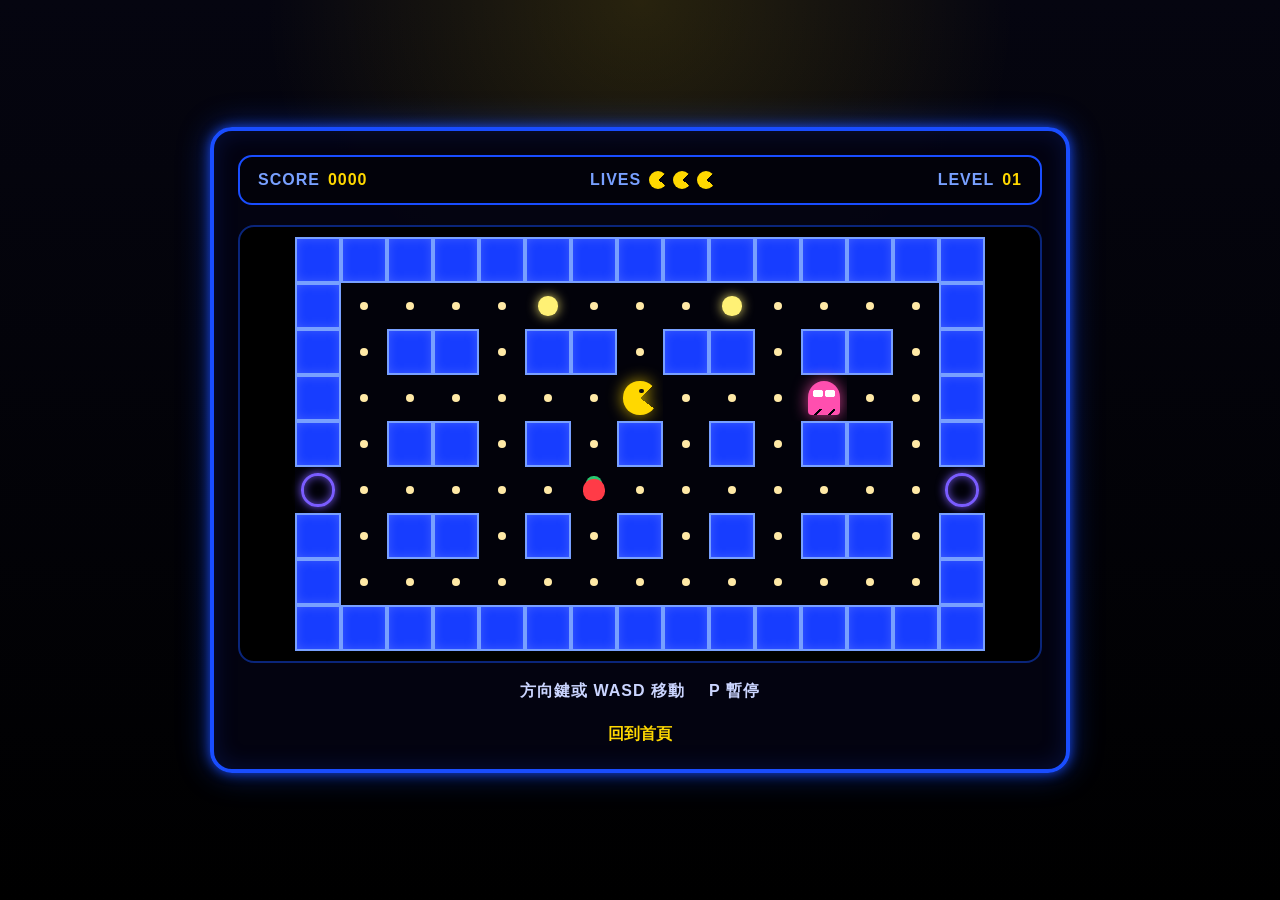
==== game.html @ de55e309 "feat: build static game screen" ====
<!doctype html>
<html lang="zh-Hant">
  <head>
    <meta charset="UTF-8" />

    <meta name="viewport" content="width=device-width, initial-scale=1.0" />

    <meta
      name="description"
      content="Pac-Man Adventure 的遊戲主畫面靜態版"
    />

    <title>Pac-Man Adventure - Game</title>

    <link rel="stylesheet" href="./css/style.css" />
  </head>

  <body>
    <main class="game-screen">
      <section class="game-board-panel" aria-label="Pac-Man Adventure 遊戲主畫面">
        <header class="game-hud">
          <div class="hud-item">
            <span class="hud-label">Score</span>
            <span class="hud-value">0000</span>
          </div>

          <div class="hud-item">
            <span class="hud-label">Lives</span>
            <span class="life-list" aria-label="三條生命">
              <span class="life-dot"></span>
              <span class="life-dot"></span>
              <span class="life-dot"></span>
            </span>
          </div>

          <div class="hud-item">
            <span class="hud-label">Level</span>
            <span class="hud-value">01</span>
          </div>
        </header>

        <div class="maze-wrap">
          <div class="maze-grid" aria-label="第一關示範迷宮">
            <div class="maze-cell wall"></div>
            <div class="maze-cell wall"></div>
            <div class="maze-cell wall"></div>
            <div class="maze-cell wall"></div>
            <div class="maze-cell wall"></div>
            <div class="maze-cell wall"></div>
            <div class="maze-cell wall"></div>
            <div class="maze-cell wall"></div>
            <div class="maze-cell wall"></div>
            <div class="maze-cell wall"></div>
            <div class="maze-cell wall"></div>
            <div class="maze-cell wall"></div>
            <div class="maze-cell wall"></div>
            <div class="maze-cell wall"></div>
            <div class="maze-cell wall"></div>

            <div class="maze-cell wall"></div>
            <div class="maze-cell pellet"></div>
            <div class="maze-cell pellet"></div>
            <div class="maze-cell pellet"></div>
            <div class="maze-cell pellet"></div>
            <div class="maze-cell power-pellet"></div>
            <div class="maze-cell pellet"></div>
            <div class="maze-cell pellet"></div>
            <div class="maze-cell pellet"></div>
            <div class="maze-cell power-pellet"></div>
            <div class="maze-cell pellet"></div>
            <div class="maze-cell pellet"></div>
            <div class="maze-cell pellet"></div>
            <div class="maze-cell pellet"></div>
            <div class="maze-cell wall"></div>

            <div class="maze-cell wall"></div>
            <div class="maze-cell pellet"></div>
            <div class="maze-cell wall"></div>
            <div class="maze-cell wall"></div>
            <div class="maze-cell pellet"></div>
            <div class="maze-cell wall"></div>
            <div class="maze-cell wall"></div>
            <div class="maze-cell pellet"></div>
            <div class="maze-cell wall"></div>
            <div class="maze-cell wall"></div>
            <div class="maze-cell pellet"></div>
            <div class="maze-cell wall"></div>
            <div class="maze-cell wall"></div>
            <div class="maze-cell pellet"></div>
            <div class="maze-cell wall"></div>

            <div class="maze-cell wall"></div>
            <div class="maze-cell pellet"></div>
            <div class="maze-cell pellet"></div>
            <div class="maze-cell pellet"></div>
            <div class="maze-cell pellet"></div>
            <div class="maze-cell pellet"></div>
            <div class="maze-cell pellet"></div>
            <div class="maze-cell pacman-cell">
              <span class="maze-pacman" aria-label="Pac-Man"></span>
            </div>
            <div class="maze-cell pellet"></div>
            <div class="maze-cell pellet"></div>
            <div class="maze-cell pellet"></div>
            <div class="maze-cell ghost-cell">
              <span class="maze-ghost" aria-label="鬼魂"></span>
            </div>
            <div class="maze-cell pellet"></div>
            <div class="maze-cell pellet"></div>
            <div class="maze-cell wall"></div>

            <div class="maze-cell wall"></div>
            <div class="maze-cell pellet"></div>
            <div class="maze-cell wall"></div>
            <div class="maze-cell wall"></div>
            <div class="maze-cell pellet"></div>
            <div class="maze-cell wall"></div>
            <div class="maze-cell pellet"></div>
            <div class="maze-cell wall"></div>
            <div class="maze-cell pellet"></div>
            <div class="maze-cell wall"></div>
            <div class="maze-cell pellet"></div>
            <div class="maze-cell wall"></div>
            <div class="maze-cell wall"></div>
            <div class="maze-cell pellet"></div>
            <div class="maze-cell wall"></div>

            <div class="maze-cell portal"></div>
            <div class="maze-cell pellet"></div>
            <div class="maze-cell pellet"></div>
            <div class="maze-cell pellet"></div>
            <div class="maze-cell pellet"></div>
            <div class="maze-cell pellet"></div>
            <div class="maze-cell fruit"></div>
            <div class="maze-cell pellet"></div>
            <div class="maze-cell pellet"></div>
            <div class="maze-cell pellet"></div>
            <div class="maze-cell pellet"></div>
            <div class="maze-cell pellet"></div>
            <div class="maze-cell pellet"></div>
            <div class="maze-cell pellet"></div>
            <div class="maze-cell portal"></div>

            <div class="maze-cell wall"></div>
            <div class="maze-cell pellet"></div>
            <div class="maze-cell wall"></div>
            <div class="maze-cell wall"></div>
            <div class="maze-cell pellet"></div>
            <div class="maze-cell wall"></div>
            <div class="maze-cell pellet"></div>
            <div class="maze-cell wall"></div>
            <div class="maze-cell pellet"></div>
            <div class="maze-cell wall"></div>
            <div class="maze-cell pellet"></div>
            <div class="maze-cell wall"></div>
            <div class="maze-cell wall"></div>
            <div class="maze-cell pellet"></div>
            <div class="maze-cell wall"></div>

            <div class="maze-cell wall"></div>
            <div class="maze-cell pellet"></div>
            <div class="maze-cell pellet"></div>
            <div class="maze-cell pellet"></div>
            <div class="maze-cell pellet"></div>
            <div class="maze-cell pellet"></div>
            <div class="maze-cell pellet"></div>
            <div class="maze-cell pellet"></div>
            <div class="maze-cell pellet"></div>
            <div class="maze-cell pellet"></div>
            <div class="maze-cell pellet"></div>
            <div class="maze-cell pellet"></div>
            <div class="maze-cell pellet"></div>
            <div class="maze-cell pellet"></div>
            <div class="maze-cell wall"></div>

            <div class="maze-cell wall"></div>
            <div class="maze-cell wall"></div>
            <div class="maze-cell wall"></div>
            <div class="maze-cell wall"></div>
            <div class="maze-cell wall"></div>
            <div class="maze-cell wall"></div>
            <div class="maze-cell wall"></div>
            <div class="maze-cell wall"></div>
            <div class="maze-cell wall"></div>
            <div class="maze-cell wall"></div>
            <div class="maze-cell wall"></div>
            <div class="maze-cell wall"></div>
            <div class="maze-cell wall"></div>
            <div class="maze-cell wall"></div>
            <div class="maze-cell wall"></div>
          </div>
        </div>

        <footer class="game-controls">
          <p>方向鍵或 WASD 移動</p>
          <p>P 暫停</p>
        </footer>

        <a class="home-link" href="./index.html">回到首頁</a>
      </section>
    </main>
  </body>
</html>
---- css/style.css ----
/* ========================================
   基本設定
======================================== */

*,
*::before,
*::after {
  box-sizing: border-box;
}

html {
  font-family: Arial, "Noto Sans TC", sans-serif;
}

body {
  margin: 0;
  min-height: 100vh;
  background-color: #050510;
  color: #ffffff;
}

/* ========================================
   開始畫面
======================================== */

.start-screen {
  min-height: 100vh;

  display: flex;
  justify-content: center;
  align-items: center;

  padding: 24px;

  background-image:
    radial-gradient(circle at center, rgba(25, 45, 120, 0.35), transparent 60%),
    linear-gradient(#050510, #000000);
}

/* ========================================
   遊戲面板
======================================== */

.start-panel {
  width: 100%;
  max-width: 680px;

  padding: 56px 32px;

  text-align: center;

  background-color: rgba(5, 5, 20, 0.9);

  border: 4px solid #194dff;
  border-radius: 24px;

  box-shadow:
    0 0 12px rgba(25, 77, 255, 0.9),
    0 0 36px rgba(25, 77, 255, 0.5),
    inset 0 0 24px rgba(25, 77, 255, 0.2);
}

.game-label {
  margin: 0 0 16px;

  color: #78a0ff;

  font-size: 14px;
  letter-spacing: 4px;
  text-transform: uppercase;
}

/* ========================================
   標題
======================================== */

.game-title {
  margin: 0;

  color: #ffd800;

  font-size: clamp(42px, 10vw, 88px);
  line-height: 0.9;
  letter-spacing: 4px;

  text-shadow:
    4px 4px 0 #ff8a00,
    8px 8px 0 #b52800;
}

.game-title span {
  display: block;
}

.game-title-sub {
  margin-top: 20px;

  color: #ffffff;

  font-size: 0.38em;
  letter-spacing: 10px;

  text-shadow:
    2px 2px 0 #194dff,
    4px 4px 0 #0a257a;
}

/* ========================================
   CSS Pac-Man
======================================== */

.pacman-logo {
  position: relative;

  width: 112px;
  height: 112px;

  margin: 48px auto;

  border-radius: 50%;

  background-image: conic-gradient(
    from 45deg,
    transparent 0deg 90deg,
    #ffd800 90deg 360deg
  );

  filter: drop-shadow(0 0 14px rgba(255, 216, 0, 0.75));

  animation: pacman-mouth 0.45s infinite alternate;
}

/* Pac-Man 的眼睛 */

.pacman-logo::after {
  content: "";

  position: absolute;
  top: 22px;
  left: 50px;

  width: 12px;
  height: 12px;

  background-color: #111111;
  border-radius: 50%;
}

/* ========================================
   開始按鈕
======================================== */

.start-button {
  display: inline-block;
  min-width: 240px;

  padding: 16px 28px;

  color: #050510;
  background-color: #ffd800;

  border: 0;
  border-radius: 999px;

  font: inherit;
  font-size: 20px;
  font-weight: 700;
  letter-spacing: 3px;
  text-transform: uppercase;
  text-decoration: none;

  cursor: pointer;

  box-shadow:
    0 7px 0 #c48600,
    0 0 20px rgba(255, 216, 0, 0.5);

  transition:
    transform 0.15s,
    box-shadow 0.15s,
    background-color 0.15s;
}

.start-button:hover {
  background-color: #fff175;

  transform: translateY(-2px);

  box-shadow:
    0 9px 0 #c48600,
    0 0 30px rgba(255, 216, 0, 0.8);
}

.start-button:active {
  transform: translateY(6px);

  box-shadow:
    0 1px 0 #c48600,
    0 0 12px rgba(255, 216, 0, 0.6);
}

.start-button:focus-visible {
  outline: 4px solid #ffffff;
  outline-offset: 6px;
}

/* ========================================
   操作說明
======================================== */

.instructions {
  margin-top: 36px;

  color: #cbd5ff;

  font-size: 16px;
  line-height: 1.8;
}

.instructions p {
  margin: 4px 0;
}

.version {
  margin: 40px 0 0;

  color: #70789e;

  font-size: 12px;
  letter-spacing: 2px;
}

/* ========================================
   遊戲主畫面
======================================== */

.game-screen {
  min-height: 100vh;

  display: flex;
  justify-content: center;
  align-items: center;

  padding: 24px;
  overflow-x: hidden;

  background-image:
    radial-gradient(circle at top, rgba(255, 216, 0, 0.14), transparent 34%),
    linear-gradient(#050510, #000000);
}

.game-board-panel {
  width: min(100%, 860px);

  padding: 24px;

  border: 4px solid #194dff;
  border-radius: 22px;

  background-color: rgba(4, 4, 18, 0.94);

  box-shadow:
    0 0 12px rgba(25, 77, 255, 0.85),
    0 0 32px rgba(25, 77, 255, 0.42),
    inset 0 0 24px rgba(25, 77, 255, 0.18);
}

/* ========================================
   遊戲 HUD
======================================== */

.game-hud {
  display: flex;
  justify-content: space-between;
  align-items: center;
  gap: 12px;

  padding: 14px 18px;
  margin-bottom: 20px;

  border: 2px solid #194dff;
  border-radius: 14px;

  background-color: #02020a;
}

.hud-item {
  display: flex;
  align-items: center;
  gap: 8px;

  min-width: 0;

  color: #ffffff;
  font-weight: 700;
  letter-spacing: 1px;
}

.hud-label {
  color: #78a0ff;
  text-transform: uppercase;
}

.hud-value {
  color: #ffd800;
}

.life-list {
  display: flex;
  gap: 6px;
}

.life-dot {
  width: 18px;
  height: 18px;

  border-radius: 50%;

  background-image: conic-gradient(
    from 45deg,
    transparent 0deg 80deg,
    #ffd800 80deg 360deg
  );
}

/* ========================================
   迷宮區域
======================================== */

.maze-wrap {
  width: 100%;
  overflow: hidden;

  padding: 10px;

  border: 2px solid #0a257a;
  border-radius: 16px;

  background-color: #000000;
}

.maze-grid {
  width: min(100%, 690px);
  display: grid;
  grid-template-columns: repeat(15, minmax(0, 1fr));
  justify-content: center;

  max-width: 100%;
  margin: 0 auto;
}

.maze-cell {
  position: relative;

  display: flex;
  justify-content: center;
  align-items: center;

  aspect-ratio: 1;
  min-width: 0;
  min-height: 0;

  background-color: #02020a;
}

.maze-cell.wall {
  background-color: #173dff;

  box-shadow:
    inset 0 0 0 2px #78a0ff,
    inset 0 0 12px rgba(255, 255, 255, 0.22);
}

.maze-cell.pellet::after {
  content: "";

  width: 18%;
  height: 18%;

  border-radius: 50%;

  background-color: #ffe9a6;
}

.maze-cell.power-pellet::after {
  content: "";

  width: 42%;
  height: 42%;

  border-radius: 50%;

  background-color: #fff175;

  box-shadow: 0 0 12px rgba(255, 241, 117, 0.9);
}

.maze-cell.fruit::after {
  content: "";

  width: 46%;
  height: 46%;

  border-radius: 50% 50% 46% 46%;

  background-color: #ff3b47;

  box-shadow: 0 -6px 0 -3px #28c76f;
}

.maze-cell.portal {
  background-color: #02020a;
}

.maze-cell.portal::after {
  content: "";

  width: 72%;
  height: 72%;

  border: 3px solid #7a5cff;
  border-radius: 50%;

  box-shadow:
    0 0 10px rgba(122, 92, 255, 0.95),
    inset 0 0 10px rgba(122, 92, 255, 0.75);
}

/* ========================================
   迷宮角色
======================================== */

.maze-pacman {
  position: relative;

  width: 72%;
  height: 72%;

  border-radius: 50%;

  background-image: conic-gradient(
    from 45deg,
    transparent 0deg 82deg,
    #ffd800 82deg 360deg
  );

  filter: drop-shadow(0 0 8px rgba(255, 216, 0, 0.75));
}

.maze-pacman::after {
  content: "";

  position: absolute;
  top: 22%;
  left: 48%;

  width: 13%;
  height: 13%;

  border-radius: 50%;

  background-color: #111111;
}

.maze-ghost {
  position: relative;

  width: 70%;
  height: 72%;

  border-radius: 50% 50% 12% 12%;

  background-color: #ff4faf;

  filter: drop-shadow(0 0 8px rgba(255, 79, 175, 0.8));
}

.maze-ghost::before {
  content: "";

  position: absolute;
  inset: 26% 14% auto;

  height: 22%;

  background-image:
    radial-gradient(circle at 25% center, #ffffff 0 28%, transparent 30%),
    radial-gradient(circle at 75% center, #ffffff 0 28%, transparent 30%);
}

.maze-ghost::after {
  content: "";

  position: absolute;
  right: 17%;
  bottom: 0;
  left: 17%;

  height: 18%;

  background-image: linear-gradient(
    135deg,
    transparent 0 33%,
    #02020a 33% 47%,
    transparent 47% 100%
  );
  background-size: 14px 100%;
}

/* ========================================
   遊戲提示與導覽
======================================== */

.game-controls {
  display: flex;
  justify-content: center;
  gap: 24px;

  margin-top: 18px;

  color: #cbd5ff;
  font-weight: 700;
  letter-spacing: 1px;
}

.game-controls p {
  margin: 0;
}

.home-link {
  display: block;
  width: fit-content;

  margin: 22px auto 0;

  color: #ffd800;
  font-weight: 700;
  text-decoration: none;
}

.home-link:hover,
.home-link:focus-visible {
  color: #fff175;
  text-decoration: underline;
}

/* ========================================
   動畫
======================================== */

@keyframes pacman-mouth {
  from {
    clip-path: polygon(
      50% 50%,
      100% 15%,
      100% 0,
      0 0,
      0 100%,
      100% 100%,
      100% 85%
    );
  }

  to {
    clip-path: polygon(
      50% 50%,
      100% 42%,
      100% 0,
      0 0,
      0 100%,
      100% 100%,
      100% 58%
    );
  }
}

/* ========================================
   手機版
======================================== */

@media (max-width: 576px) {
  .start-screen {
    padding: 16px;
  }

  .start-panel {
    padding: 40px 20px;

    border-width: 3px;
    border-radius: 18px;
  }

  .game-title-sub {
    letter-spacing: 5px;
  }

  .pacman-logo {
    width: 88px;
    height: 88px;

    margin: 36px auto;
  }

  .pacman-logo::after {
    top: 18px;
    left: 40px;

    width: 10px;
    height: 10px;
  }

  .start-button {
    min-width: 200px;

    padding: 14px 20px;

    font-size: 17px;
  }

  .game-screen {
    align-items: flex-start;

    padding: 14px;
  }

  .game-board-panel {
    padding: 14px;

    border-width: 3px;
    border-radius: 18px;
  }

  .game-hud {
    flex-wrap: wrap;
    justify-content: center;

    padding: 12px;

    font-size: 14px;
  }

  .maze-wrap {
    padding: 6px;
  }

  .game-controls {
    flex-direction: column;
    gap: 6px;

    text-align: center;
    font-size: 14px;
  }
}

/* 使用者偏好減少動畫時，停止嘴巴動畫 */

@media (prefers-reduced-motion: reduce) {
  .pacman-logo {
    animation: none;
  }

  .start-button {
    transition: none;
  }
}
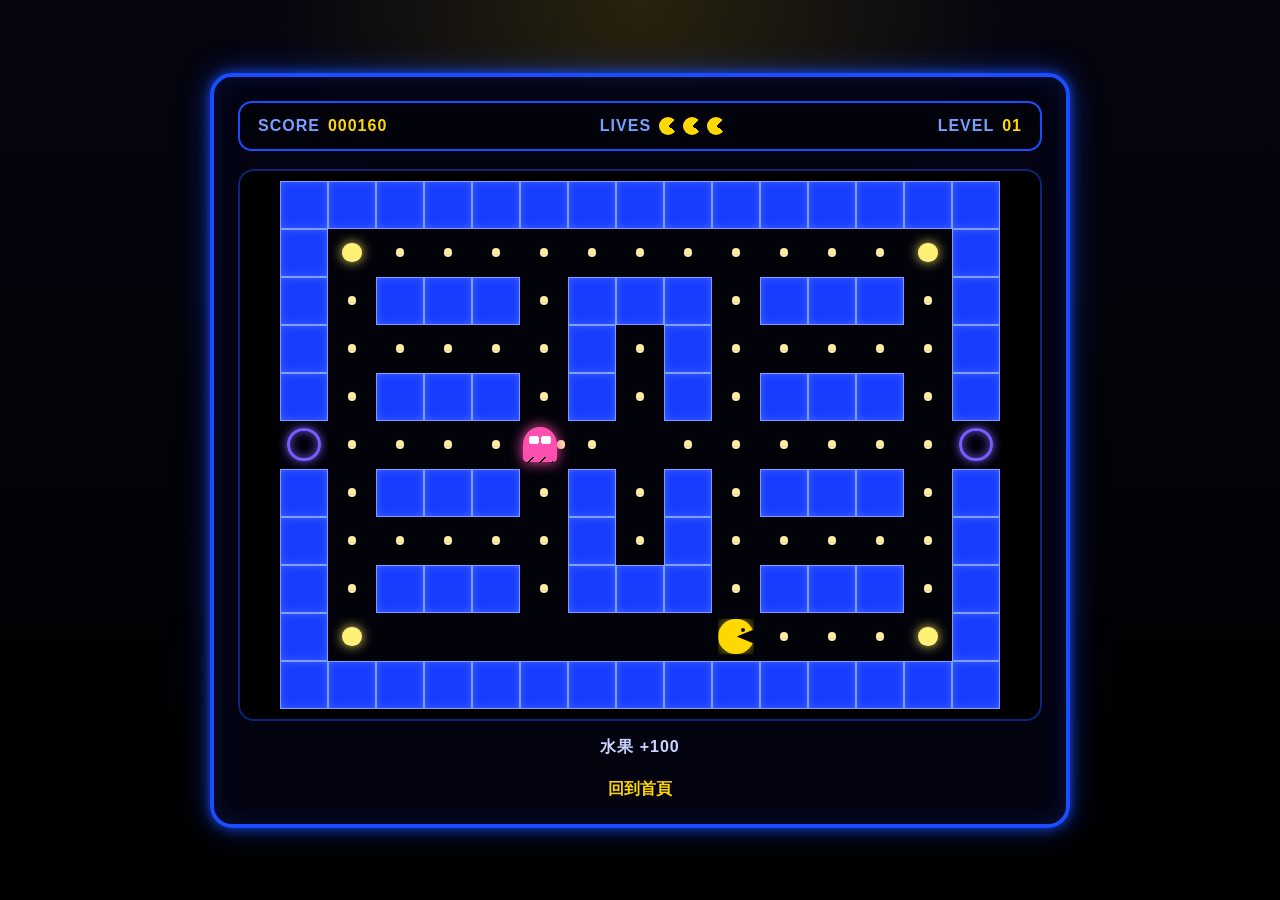
==== commit fca72961: "feat: stabilize playable game" ====
--- a/game.html
+++ b/game.html
@@ -2,202 +2,103 @@
 <html lang="zh-Hant">
   <head>
     <meta charset="UTF-8" />
-
     <meta name="viewport" content="width=device-width, initial-scale=1.0" />
-
     <meta
       name="description"
-      content="Pac-Man Adventure 的遊戲主畫面靜態版"
+      content="使用原生 HTML、CSS 與 JavaScript 製作的 Pac-Man Adventure 遊戲"
     />
-
     <title>Pac-Man Adventure - Game</title>
-
+    <link rel="icon" href="data:," />
     <link rel="stylesheet" href="./css/style.css" />
   </head>
 
   <body>
     <main class="game-screen">
       <section class="game-board-panel" aria-label="Pac-Man Adventure 遊戲主畫面">
-        <header class="game-hud">
+        <header class="game-hud" aria-label="遊戲資訊">
           <div class="hud-item">
             <span class="hud-label">Score</span>
-            <span class="hud-value">0000</span>
+            <span id="scoreValue" class="hud-value">000000</span>
           </div>
 
           <div class="hud-item">
             <span class="hud-label">Lives</span>
-            <span class="life-list" aria-label="三條生命">
-              <span class="life-dot"></span>
-              <span class="life-dot"></span>
-              <span class="life-dot"></span>
-            </span>
+            <span id="livesValue" class="life-list" aria-label="剩餘三條生命"></span>
           </div>
 
           <div class="hud-item">
             <span class="hud-label">Level</span>
-            <span class="hud-value">01</span>
+            <span id="levelValue" class="hud-value">01</span>
           </div>
         </header>
 
         <div class="maze-wrap">
-          <div class="maze-grid" aria-label="第一關示範迷宮">
-            <div class="maze-cell wall"></div>
-            <div class="maze-cell wall"></div>
-            <div class="maze-cell wall"></div>
-            <div class="maze-cell wall"></div>
-            <div class="maze-cell wall"></div>
-            <div class="maze-cell wall"></div>
-            <div class="maze-cell wall"></div>
-            <div class="maze-cell wall"></div>
-            <div class="maze-cell wall"></div>
-            <div class="maze-cell wall"></div>
-            <div class="maze-cell wall"></div>
-            <div class="maze-cell wall"></div>
-            <div class="maze-cell wall"></div>
-            <div class="maze-cell wall"></div>
-            <div class="maze-cell wall"></div>
+          <div
+            id="mazeGrid"
+            class="maze-grid"
+            role="grid"
+            aria-label="Pac-Man 迷宮"
+          ></div>
 
-            <div class="maze-cell wall"></div>
-            <div class="maze-cell pellet"></div>
-            <div class="maze-cell pellet"></div>
-            <div class="maze-cell pellet"></div>
-            <div class="maze-cell pellet"></div>
-            <div class="maze-cell power-pellet"></div>
-            <div class="maze-cell pellet"></div>
-            <div class="maze-cell pellet"></div>
-            <div class="maze-cell pellet"></div>
-            <div class="maze-cell power-pellet"></div>
-            <div class="maze-cell pellet"></div>
-            <div class="maze-cell pellet"></div>
-            <div class="maze-cell pellet"></div>
-            <div class="maze-cell pellet"></div>
-            <div class="maze-cell wall"></div>
+          <section id="statusOverlay" class="status-overlay" aria-live="polite" hidden>
+            <div class="status-card">
+              <h1 id="statusTitle">PAUSED</h1>
+              <p id="statusMessage"></p>
 
-            <div class="maze-cell wall"></div>
-            <div class="maze-cell pellet"></div>
-            <div class="maze-cell wall"></div>
-            <div class="maze-cell wall"></div>
-            <div class="maze-cell pellet"></div>
-            <div class="maze-cell wall"></div>
-            <div class="maze-cell wall"></div>
-            <div class="maze-cell pellet"></div>
-            <div class="maze-cell wall"></div>
-            <div class="maze-cell wall"></div>
-            <div class="maze-cell pellet"></div>
-            <div class="maze-cell wall"></div>
-            <div class="maze-cell wall"></div>
-            <div class="maze-cell pellet"></div>
-            <div class="maze-cell wall"></div>
+              <div class="status-actions">
+                <button id="continueButton" class="game-button" type="button">
+                  Continue Game
+                </button>
+                <button id="nextLevelButton" class="game-button" type="button">
+                  Next Level
+                </button>
+                <button id="rewardButton" class="game-button" type="button">
+                  Watch Reward
+                </button>
+                <button id="restartButton" class="game-button" type="button">
+                  Try Again
+                </button>
+                <a id="homeButton" class="game-button secondary" href="./index.html">
+                  Back to Home
+                </a>
+              </div>
 
-            <div class="maze-cell wall"></div>
-            <div class="maze-cell pellet"></div>
-            <div class="maze-cell pellet"></div>
-            <div class="maze-cell pellet"></div>
-            <div class="maze-cell pellet"></div>
-            <div class="maze-cell pellet"></div>
-            <div class="maze-cell pellet"></div>
-            <div class="maze-cell pacman-cell">
-              <span class="maze-pacman" aria-label="Pac-Man"></span>
+              <div id="rewardVideo" class="reward-video" hidden>
+                <iframe
+                  id="rewardFrame"
+                  title="Pac-Man Adventure 通關獎勵影片"
+                  loading="lazy"
+                  allow="accelerometer; clipboard-write; encrypted-media; gyroscope; picture-in-picture"
+                  allowfullscreen
+                ></iframe>
+              </div>
             </div>
-            <div class="maze-cell pellet"></div>
-            <div class="maze-cell pellet"></div>
-            <div class="maze-cell pellet"></div>
-            <div class="maze-cell ghost-cell">
-              <span class="maze-ghost" aria-label="鬼魂"></span>
-            </div>
-            <div class="maze-cell pellet"></div>
-            <div class="maze-cell pellet"></div>
-            <div class="maze-cell wall"></div>
-
-            <div class="maze-cell wall"></div>
-            <div class="maze-cell pellet"></div>
-            <div class="maze-cell wall"></div>
-            <div class="maze-cell wall"></div>
-            <div class="maze-cell pellet"></div>
-            <div class="maze-cell wall"></div>
-            <div class="maze-cell pellet"></div>
-            <div class="maze-cell wall"></div>
-            <div class="maze-cell pellet"></div>
-            <div class="maze-cell wall"></div>
-            <div class="maze-cell pellet"></div>
-            <div class="maze-cell wall"></div>
-            <div class="maze-cell wall"></div>
-            <div class="maze-cell pellet"></div>
-            <div class="maze-cell wall"></div>
-
-            <div class="maze-cell portal"></div>
-            <div class="maze-cell pellet"></div>
-            <div class="maze-cell pellet"></div>
-            <div class="maze-cell pellet"></div>
-            <div class="maze-cell pellet"></div>
-            <div class="maze-cell pellet"></div>
-            <div class="maze-cell fruit"></div>
-            <div class="maze-cell pellet"></div>
-            <div class="maze-cell pellet"></div>
-            <div class="maze-cell pellet"></div>
-            <div class="maze-cell pellet"></div>
-            <div class="maze-cell pellet"></div>
-            <div class="maze-cell pellet"></div>
-            <div class="maze-cell pellet"></div>
-            <div class="maze-cell portal"></div>
-
-            <div class="maze-cell wall"></div>
-            <div class="maze-cell pellet"></div>
-            <div class="maze-cell wall"></div>
-            <div class="maze-cell wall"></div>
-            <div class="maze-cell pellet"></div>
-            <div class="maze-cell wall"></div>
-            <div class="maze-cell pellet"></div>
-            <div class="maze-cell wall"></div>
-            <div class="maze-cell pellet"></div>
-            <div class="maze-cell wall"></div>
-            <div class="maze-cell pellet"></div>
-            <div class="maze-cell wall"></div>
-            <div class="maze-cell wall"></div>
-            <div class="maze-cell pellet"></div>
-            <div class="maze-cell wall"></div>
-
-            <div class="maze-cell wall"></div>
-            <div class="maze-cell pellet"></div>
-            <div class="maze-cell pellet"></div>
-            <div class="maze-cell pellet"></div>
-            <div class="maze-cell pellet"></div>
-            <div class="maze-cell pellet"></div>
-            <div class="maze-cell pellet"></div>
-            <div class="maze-cell pellet"></div>
-            <div class="maze-cell pellet"></div>
-            <div class="maze-cell pellet"></div>
-            <div class="maze-cell pellet"></div>
-            <div class="maze-cell pellet"></div>
-            <div class="maze-cell pellet"></div>
-            <div class="maze-cell pellet"></div>
-            <div class="maze-cell wall"></div>
-
-            <div class="maze-cell wall"></div>
-            <div class="maze-cell wall"></div>
-            <div class="maze-cell wall"></div>
-            <div class="maze-cell wall"></div>
-            <div class="maze-cell wall"></div>
-            <div class="maze-cell wall"></div>
-            <div class="maze-cell wall"></div>
-            <div class="maze-cell wall"></div>
-            <div class="maze-cell wall"></div>
-            <div class="maze-cell wall"></div>
-            <div class="maze-cell wall"></div>
-            <div class="maze-cell wall"></div>
-            <div class="maze-cell wall"></div>
-            <div class="maze-cell wall"></div>
-            <div class="maze-cell wall"></div>
-          </div>
+          </section>
         </div>
 
-        <footer class="game-controls">
-          <p>方向鍵或 WASD 移動</p>
-          <p>P 暫停</p>
-        </footer>
+        <p id="gameNotice" class="game-notice" aria-live="polite">
+          方向鍵或 WASD 移動，P 暫停
+        </p>
+
+        <section class="mobile-controls" aria-label="手機方向控制">
+          <button class="direction-button up" type="button" data-direction="up" aria-label="向上">
+            ▲
+          </button>
+          <button class="direction-button left" type="button" data-direction="left" aria-label="向左">
+            ◀
+          </button>
+          <button class="direction-button down" type="button" data-direction="down" aria-label="向下">
+            ▼
+          </button>
+          <button class="direction-button right" type="button" data-direction="right" aria-label="向右">
+            ▶
+          </button>
+        </section>
 
         <a class="home-link" href="./index.html">回到首頁</a>
       </section>
     </main>
+
+    <script type="module" src="./js/main.js"></script>
   </body>
 </html>
--- a/css/style.css
+++ b/css/style.css
@@ -13,10 +13,21 @@
 }
 
 body {
+  min-width: 0;
+  min-height: 100vh;
   margin: 0;
-  min-height: 100vh;
+  overflow-x: hidden;
+  color: #ffffff;
   background-color: #050510;
-  color: #ffffff;
+}
+
+button,
+a {
+  -webkit-tap-highlight-color: transparent;
+}
+
+[hidden] {
+  display: none !important;
 }
 
 /* ========================================
@@ -24,36 +35,24 @@
 ======================================== */
 
 .start-screen {
+  display: flex;
   min-height: 100vh;
-
-  display: flex;
+  padding: 24px;
+  align-items: center;
   justify-content: center;
-  align-items: center;
-
-  padding: 24px;
-
   background-image:
     radial-gradient(circle at center, rgba(25, 45, 120, 0.35), transparent 60%),
     linear-gradient(#050510, #000000);
 }
 
-/* ========================================
-   遊戲面板
-======================================== */
-
 .start-panel {
   width: 100%;
   max-width: 680px;
-
   padding: 56px 32px;
-
   text-align: center;
-
   background-color: rgba(5, 5, 20, 0.9);
-
   border: 4px solid #194dff;
   border-radius: 24px;
-
   box-shadow:
     0 0 12px rgba(25, 77, 255, 0.9),
     0 0 36px rgba(25, 77, 255, 0.5),
@@ -62,27 +61,18 @@
 
 .game-label {
   margin: 0 0 16px;
-
   color: #78a0ff;
-
   font-size: 14px;
   letter-spacing: 4px;
   text-transform: uppercase;
 }
 
-/* ========================================
-   標題
-======================================== */
-
 .game-title {
   margin: 0;
-
   color: #ffd800;
-
   font-size: clamp(42px, 10vw, 88px);
   line-height: 0.9;
   letter-spacing: 4px;
-
   text-shadow:
     4px 4px 0 #ff8a00,
     8px 8px 0 #b52800;
@@ -94,125 +84,96 @@
 
 .game-title-sub {
   margin-top: 20px;
-
   color: #ffffff;
-
   font-size: 0.38em;
   letter-spacing: 10px;
-
   text-shadow:
     2px 2px 0 #194dff,
     4px 4px 0 #0a257a;
 }
 
-/* ========================================
-   CSS Pac-Man
-======================================== */
-
+/* 使用 CSS 畫出首頁 Pac-Man。 */
 .pacman-logo {
   position: relative;
-
   width: 112px;
   height: 112px;
-
   margin: 48px auto;
-
   border-radius: 50%;
-
   background-image: conic-gradient(
     from 45deg,
     transparent 0deg 90deg,
     #ffd800 90deg 360deg
   );
-
   filter: drop-shadow(0 0 14px rgba(255, 216, 0, 0.75));
-
   animation: pacman-mouth 0.45s infinite alternate;
 }
 
-/* Pac-Man 的眼睛 */
-
 .pacman-logo::after {
-  content: "";
-
   position: absolute;
   top: 22px;
   left: 50px;
-
   width: 12px;
   height: 12px;
-
+  content: "";
   background-color: #111111;
   border-radius: 50%;
 }
 
-/* ========================================
-   開始按鈕
-======================================== */
-
-.start-button {
-  display: inline-block;
-  min-width: 240px;
-
-  padding: 16px 28px;
-
+.start-button,
+.game-button {
+  display: inline-flex;
+  min-width: 210px;
+  padding: 14px 24px;
+  align-items: center;
+  justify-content: center;
   color: #050510;
   background-color: #ffd800;
-
   border: 0;
   border-radius: 999px;
-
+  box-shadow:
+    0 6px 0 #c48600,
+    0 0 20px rgba(255, 216, 0, 0.45);
+  cursor: pointer;
   font: inherit;
+  font-weight: 700;
+  letter-spacing: 2px;
+  text-decoration: none;
+  transition:
+    transform 0.15s,
+    background-color 0.15s,
+    box-shadow 0.15s;
+}
+
+.start-button {
+  min-width: 240px;
+  padding: 16px 28px;
   font-size: 20px;
-  font-weight: 700;
   letter-spacing: 3px;
   text-transform: uppercase;
-  text-decoration: none;
-
-  cursor: pointer;
-
-  box-shadow:
-    0 7px 0 #c48600,
-    0 0 20px rgba(255, 216, 0, 0.5);
-
-  transition:
-    transform 0.15s,
-    box-shadow 0.15s,
-    background-color 0.15s;
-}
-
-.start-button:hover {
+}
+
+.start-button:hover,
+.game-button:hover {
   background-color: #fff175;
-
   transform: translateY(-2px);
-
-  box-shadow:
-    0 9px 0 #c48600,
-    0 0 30px rgba(255, 216, 0, 0.8);
-}
-
-.start-button:active {
-  transform: translateY(6px);
-
-  box-shadow:
-    0 1px 0 #c48600,
-    0 0 12px rgba(255, 216, 0, 0.6);
-}
-
-.start-button:focus-visible {
-  outline: 4px solid #ffffff;
-  outline-offset: 6px;
-}
-
-/* ========================================
-   操作說明
-======================================== */
+}
+
+.start-button:active,
+.game-button:active {
+  box-shadow: 0 1px 0 #c48600;
+  transform: translateY(5px);
+}
+
+.start-button:focus-visible,
+.game-button:focus-visible,
+.direction-button:focus-visible {
+  outline: 3px solid #ffffff;
+  outline-offset: 4px;
+}
 
 .instructions {
   margin-top: 36px;
-
   color: #cbd5ff;
-
   font-size: 16px;
   line-height: 1.8;
 }
@@ -223,27 +184,22 @@
 
 .version {
   margin: 40px 0 0;
-
   color: #70789e;
-
   font-size: 12px;
   letter-spacing: 2px;
 }
 
 /* ========================================
-   遊戲主畫面
+   遊戲主畫面與 HUD
 ======================================== */
 
 .game-screen {
+  display: flex;
   min-height: 100vh;
-
-  display: flex;
+  padding: 24px;
+  align-items: center;
   justify-content: center;
-  align-items: center;
-
-  padding: 24px;
   overflow-x: hidden;
-
   background-image:
     radial-gradient(circle at top, rgba(255, 216, 0, 0.14), transparent 34%),
     linear-gradient(#050510, #000000);
@@ -251,46 +207,34 @@
 
 .game-board-panel {
   width: min(100%, 860px);
-
+  min-width: 0;
   padding: 24px;
-
+  background-color: rgba(4, 4, 18, 0.94);
   border: 4px solid #194dff;
   border-radius: 22px;
-
-  background-color: rgba(4, 4, 18, 0.94);
-
   box-shadow:
     0 0 12px rgba(25, 77, 255, 0.85),
     0 0 32px rgba(25, 77, 255, 0.42),
     inset 0 0 24px rgba(25, 77, 255, 0.18);
 }
 
-/* ========================================
-   遊戲 HUD
-======================================== */
-
 .game-hud {
   display: flex;
+  padding: 14px 18px;
+  margin-bottom: 18px;
+  align-items: center;
   justify-content: space-between;
-  align-items: center;
   gap: 12px;
-
-  padding: 14px 18px;
-  margin-bottom: 20px;
-
+  background-color: #02020a;
   border: 2px solid #194dff;
   border-radius: 14px;
-
-  background-color: #02020a;
 }
 
 .hud-item {
   display: flex;
+  min-width: 0;
   align-items: center;
   gap: 8px;
-
-  min-width: 0;
-
   color: #ffffff;
   font-weight: 700;
   letter-spacing: 1px;
@@ -303,236 +247,324 @@
 
 .hud-value {
   color: #ffd800;
+  font-variant-numeric: tabular-nums;
 }
 
 .life-list {
   display: flex;
+  min-width: 66px;
   gap: 6px;
 }
 
 .life-dot {
   width: 18px;
   height: 18px;
-
-  border-radius: 50%;
-
   background-image: conic-gradient(
     from 45deg,
     transparent 0deg 80deg,
     #ffd800 80deg 360deg
   );
+  border-radius: 50%;
 }
 
 /* ========================================
-   迷宮區域
+   動態迷宮與道具
 ======================================== */
 
 .maze-wrap {
+  position: relative;
   width: 100%;
+  min-width: 0;
+  padding: 10px;
   overflow: hidden;
-
-  padding: 10px;
-
+  background-color: #000000;
   border: 2px solid #0a257a;
   border-radius: 16px;
-
-  background-color: #000000;
 }
 
 .maze-grid {
-  width: min(100%, 690px);
   display: grid;
-  grid-template-columns: repeat(15, minmax(0, 1fr));
-  justify-content: center;
-
+  width: min(100%, 720px);
   max-width: 100%;
   margin: 0 auto;
+  grid-template-columns: repeat(var(--maze-columns, 15), minmax(0, 1fr));
 }
 
 .maze-cell {
   position: relative;
-
   display: flex;
-  justify-content: center;
-  align-items: center;
-
-  aspect-ratio: 1;
   min-width: 0;
   min-height: 0;
-
+  aspect-ratio: 1;
+  align-items: center;
+  justify-content: center;
   background-color: #02020a;
 }
 
 .maze-cell.wall {
+  z-index: 1;
   background-color: #173dff;
-
   box-shadow:
-    inset 0 0 0 2px #78a0ff,
-    inset 0 0 12px rgba(255, 255, 255, 0.22);
+    inset 0 0 0 1px #78a0ff,
+    inset 0 0 10px rgba(255, 255, 255, 0.22);
+}
+
+.maze-cell.pellet::after,
+.maze-cell.power-pellet::after,
+.maze-cell.fruit::after,
+.maze-cell.portal::after {
+  content: "";
 }
 
 .maze-cell.pellet::after {
-  content: "";
-
-  width: 18%;
-  height: 18%;
-
+  width: 17%;
+  height: 17%;
+  background-color: #ffe9a6;
   border-radius: 50%;
-
-  background-color: #ffe9a6;
 }
 
 .maze-cell.power-pellet::after {
-  content: "";
-
-  width: 42%;
-  height: 42%;
-
+  width: 40%;
+  height: 40%;
+  background-color: #fff175;
   border-radius: 50%;
-
-  background-color: #fff175;
-
   box-shadow: 0 0 12px rgba(255, 241, 117, 0.9);
+  animation: power-pulse 0.7s infinite alternate;
 }
 
 .maze-cell.fruit::after {
-  content: "";
-
   width: 46%;
   height: 46%;
-
+  background-color: #ff3b47;
   border-radius: 50% 50% 46% 46%;
-
-  background-color: #ff3b47;
-
   box-shadow: 0 -6px 0 -3px #28c76f;
 }
 
-.maze-cell.portal {
-  background-color: #02020a;
-}
-
 .maze-cell.portal::after {
-  content: "";
-
-  width: 72%;
-  height: 72%;
-
+  width: 70%;
+  height: 70%;
   border: 3px solid #7a5cff;
   border-radius: 50%;
-
   box-shadow:
     0 0 10px rgba(122, 92, 255, 0.95),
     inset 0 0 10px rgba(122, 92, 255, 0.75);
 }
 
 /* ========================================
-   迷宮角色
+   Pac-Man 與鬼魂
 ======================================== */
 
 .maze-pacman {
+  --pacman-rotation: 0deg;
+
   position: relative;
-
-  width: 72%;
-  height: 72%;
-
+  z-index: 3;
+  width: 74%;
+  height: 74%;
+  background-color: #ffd800;
   border-radius: 50%;
-
-  background-image: conic-gradient(
-    from 45deg,
-    transparent 0deg 82deg,
-    #ffd800 82deg 360deg
+  /* 動畫停止時仍保留固定嘴巴，避免角色退回完整圓形。 */
+  clip-path: polygon(
+    0 0,
+    100% 0,
+    100% 30%,
+    52% 50%,
+    100% 70%,
+    100% 100%,
+    0 100%
   );
-
-  filter: drop-shadow(0 0 8px rgba(255, 216, 0, 0.75));
-}
-
-.maze-pacman::after {
+  filter: drop-shadow(0 0 7px rgba(255, 216, 0, 0.7));
+  animation: player-mouth 0.28s infinite alternate;
+  transform: rotate(var(--pacman-rotation));
+  transform-origin: center;
+}
+
+.maze-pacman::before {
+  position: absolute;
+  top: 26%;
+  right: 25%;
+  width: 12%;
+  height: 12%;
   content: "";
-
-  position: absolute;
-  top: 22%;
-  left: 48%;
-
-  width: 13%;
-  height: 13%;
-
+  background-color: #111111;
   border-radius: 50%;
-
-  background-color: #111111;
+}
+
+.maze-pacman.direction-right {
+  --pacman-rotation: 0deg;
+}
+
+.maze-pacman.direction-left {
+  --pacman-rotation: 180deg;
+}
+
+.maze-pacman.direction-up {
+  --pacman-rotation: -90deg;
+}
+
+.maze-pacman.direction-down {
+  --pacman-rotation: 90deg;
+}
+
+/* 受傷時仍保留方向旋轉，並用紅色、縮放和震動強化碰撞感。 */
+.maze-pacman.hurt {
+  z-index: 4;
+  background-color: #ff3b47;
+  filter: drop-shadow(0 0 10px rgba(255, 59, 71, 0.95));
+  animation:
+    player-mouth 0.28s infinite alternate,
+    player-hurt 0.45s ease-out both;
+}
+
+.maze-pacman.invincible {
+  animation:
+    player-mouth 0.28s infinite alternate,
+    invincible-flash 0.22s infinite alternate;
 }
 
 .maze-ghost {
   position: relative;
-
+  z-index: 3;
   width: 70%;
-  height: 72%;
-
+  height: 74%;
+  background-color: #ff4faf;
   border-radius: 50% 50% 12% 12%;
-
-  background-color: #ff4faf;
-
-  filter: drop-shadow(0 0 8px rgba(255, 79, 175, 0.8));
+  filter: drop-shadow(0 0 7px currentColor);
+  transition: background-color 0.15s;
 }
 
 .maze-ghost::before {
+  position: absolute;
+  inset: 25% 14% auto;
+  height: 24%;
   content: "";
-
-  position: absolute;
-  inset: 26% 14% auto;
-
-  height: 22%;
-
   background-image:
     radial-gradient(circle at 25% center, #ffffff 0 28%, transparent 30%),
     radial-gradient(circle at 75% center, #ffffff 0 28%, transparent 30%);
 }
 
 .maze-ghost::after {
+  position: absolute;
+  right: 10%;
+  bottom: -1px;
+  left: 10%;
+  height: 18%;
   content: "";
-
-  position: absolute;
-  right: 17%;
-  bottom: 0;
-  left: 17%;
-
-  height: 18%;
-
   background-image: linear-gradient(
     135deg,
-    transparent 0 33%,
-    #02020a 33% 47%,
-    transparent 47% 100%
+    transparent 0 34%,
+    #02020a 35% 48%,
+    transparent 49%
   );
-  background-size: 14px 100%;
+  background-size: 12px 100%;
+}
+
+.ghost-pink {
+  color: #ff4faf;
+  background-color: #ff4faf;
+}
+
+.ghost-red {
+  color: #ff3b47;
+  background-color: #ff3b47;
+}
+
+.ghost-cyan {
+  color: #36e1ff;
+  background-color: #36e1ff;
+}
+
+.ghost-orange {
+  color: #ff9d2e;
+  background-color: #ff9d2e;
+}
+
+.maze-ghost.frightened {
+  color: #789cff;
+  background-color: #244dff;
+  animation: frightened-pulse 0.45s infinite alternate;
 }
 
 /* ========================================
-   遊戲提示與導覽
+   狀態視窗與遊戲提示
 ======================================== */
 
-.game-controls {
+.status-overlay {
+  position: absolute;
+  z-index: 10;
+  inset: 0;
   display: flex;
+  padding: 18px;
+  align-items: center;
   justify-content: center;
-  gap: 24px;
-
-  margin-top: 18px;
-
+  overflow-y: auto;
+  background-color: rgba(0, 0, 12, 0.9);
+  backdrop-filter: blur(3px);
+}
+
+.status-card {
+  width: min(100%, 570px);
+  padding: 24px;
+  text-align: center;
+  background-color: #08081d;
+  border: 3px solid #194dff;
+  border-radius: 18px;
+  box-shadow: 0 0 28px rgba(25, 77, 255, 0.65);
+}
+
+.status-card h1 {
+  margin: 0;
+  color: #ffd800;
+  font-size: clamp(28px, 6vw, 48px);
+  letter-spacing: 3px;
+  text-shadow: 3px 3px 0 #b52800;
+}
+
+.status-card p {
+  margin: 16px 0 20px;
+  color: #ffffff;
+  font-size: 18px;
+}
+
+.status-actions {
+  display: flex;
+  flex-wrap: wrap;
+  justify-content: center;
+  gap: 14px;
+}
+
+.game-button.secondary {
+  color: #ffffff;
+  background-color: #173d80;
+  box-shadow: 0 6px 0 #071b54;
+}
+
+.reward-video {
+  width: 100%;
+  margin-top: 24px;
+  aspect-ratio: 16 / 9;
+}
+
+.reward-video iframe {
+  width: 100%;
+  height: 100%;
+  border: 2px solid #ffd800;
+  border-radius: 12px;
+}
+
+.game-notice {
+  min-height: 24px;
+  margin: 16px 0 0;
   color: #cbd5ff;
   font-weight: 700;
   letter-spacing: 1px;
-}
-
-.game-controls p {
-  margin: 0;
+  text-align: center;
 }
 
 .home-link {
   display: block;
   width: fit-content;
-
-  margin: 22px auto 0;
-
+  margin: 18px auto 0;
   color: #ffd800;
   font-weight: 700;
   text-decoration: none;
@@ -545,6 +577,56 @@
 }
 
 /* ========================================
+   手機方向按鈕
+======================================== */
+
+.mobile-controls {
+  display: none;
+  width: 184px;
+  margin: 16px auto 0;
+  grid-template-columns: repeat(3, 56px);
+  grid-template-rows: repeat(2, 56px);
+  gap: 8px;
+}
+
+.direction-button {
+  color: #ffffff;
+  background-color: #173d80;
+  border: 2px solid #78a0ff;
+  border-radius: 14px;
+  box-shadow: 0 4px 0 #071b54;
+  cursor: pointer;
+  font-size: 22px;
+  touch-action: manipulation;
+  user-select: none;
+}
+
+.direction-button:active {
+  box-shadow: 0 1px 0 #071b54;
+  transform: translateY(3px);
+}
+
+.direction-button.up {
+  grid-column: 2;
+  grid-row: 1;
+}
+
+.direction-button.left {
+  grid-column: 1;
+  grid-row: 2;
+}
+
+.direction-button.down {
+  grid-column: 2;
+  grid-row: 2;
+}
+
+.direction-button.right {
+  grid-column: 3;
+  grid-row: 2;
+}
+
+/* ========================================
    動畫
 ======================================== */
 
@@ -552,31 +634,103 @@
   from {
     clip-path: polygon(
       50% 50%,
-      100% 15%,
+      100% 12%,
       100% 0,
       0 0,
       0 100%,
       100% 100%,
-      100% 85%
+      100% 88%
     );
   }
-
   to {
     clip-path: polygon(
       50% 50%,
-      100% 42%,
+      100% 43%,
       100% 0,
       0 0,
       0 100%,
       100% 100%,
-      100% 58%
+      100% 57%
     );
   }
 }
 
+@keyframes player-mouth {
+  from {
+    clip-path: polygon(
+      0 0,
+      100% 0,
+      100% 10%,
+      52% 50%,
+      100% 90%,
+      100% 100%,
+      0 100%
+    );
+  }
+  to {
+    clip-path: polygon(
+      0 0,
+      100% 0,
+      100% 36%,
+      52% 50%,
+      100% 64%,
+      100% 100%,
+      0 100%
+    );
+  }
+}
+
+@keyframes player-hurt {
+  0% {
+    background-color: #ffd800;
+    transform: rotate(var(--pacman-rotation)) scale(1);
+  }
+  25% {
+    background-color: #ff3b47;
+    transform: rotate(var(--pacman-rotation)) translateX(-7%) scale(1.14);
+  }
+  50% {
+    background-color: #ff6b6b;
+    transform: rotate(var(--pacman-rotation)) translateX(7%) scale(0.88);
+  }
+  75% {
+    background-color: #ff3b47;
+    transform: rotate(var(--pacman-rotation)) translateX(-4%) scale(1.08);
+  }
+  100% {
+    background-color: #ff6b6b;
+    transform: rotate(var(--pacman-rotation)) scale(0.92);
+  }
+}
+
+@keyframes power-pulse {
+  to {
+    opacity: 0.55;
+    transform: scale(0.75);
+  }
+}
+
+@keyframes frightened-pulse {
+  to {
+    background-color: #93a9ff;
+  }
+}
+
+@keyframes invincible-flash {
+  to {
+    opacity: 0.25;
+  }
+}
+
 /* ========================================
-   手機版
+   響應式畫面
 ======================================== */
+
+@media (max-width: 700px), (hover: none) and (pointer: coarse) {
+  .mobile-controls {
+    display: grid;
+  }
+}
 
 @media (max-width: 576px) {
   .start-screen {
@@ -585,7 +739,6 @@
 
   .start-panel {
     padding: 40px 20px;
-
     border-width: 3px;
     border-radius: 18px;
   }
@@ -597,69 +750,90 @@
   .pacman-logo {
     width: 88px;
     height: 88px;
-
     margin: 36px auto;
   }
 
   .pacman-logo::after {
     top: 18px;
     left: 40px;
-
     width: 10px;
     height: 10px;
   }
 
   .start-button {
     min-width: 200px;
-
     padding: 14px 20px;
-
     font-size: 17px;
   }
 
   .game-screen {
+    padding: 10px;
     align-items: flex-start;
-
-    padding: 14px;
   }
 
   .game-board-panel {
-    padding: 14px;
-
+    padding: 10px;
     border-width: 3px;
-    border-radius: 18px;
+    border-radius: 16px;
   }
 
   .game-hud {
+    padding: 10px;
     flex-wrap: wrap;
     justify-content: center;
-
-    padding: 12px;
-
+    font-size: 13px;
+  }
+
+  .life-list {
+    min-width: 56px;
+  }
+
+  .life-dot {
+    width: 15px;
+    height: 15px;
+  }
+
+  .maze-wrap {
+    padding: 4px;
+    border-radius: 10px;
+  }
+
+  .maze-cell.wall {
+    box-shadow: inset 0 0 0 1px #78a0ff;
+  }
+
+  .status-overlay {
+    padding: 8px;
+    align-items: flex-start;
+  }
+
+  .status-card {
+    padding: 16px 10px;
+  }
+
+  .game-button {
+    min-width: 180px;
+    padding: 11px 16px;
     font-size: 14px;
   }
 
-  .maze-wrap {
-    padding: 6px;
-  }
-
-  .game-controls {
-    flex-direction: column;
-    gap: 6px;
-
-    text-align: center;
-    font-size: 14px;
-  }
-}
-
-/* 使用者偏好減少動畫時，停止嘴巴動畫 */
-
+  .game-notice {
+    margin-top: 12px;
+    font-size: 13px;
+  }
+}
+
+/* 使用者偏好減少動畫時，保留方向變化但停止反覆動畫。 */
 @media (prefers-reduced-motion: reduce) {
-  .pacman-logo {
+  .pacman-logo,
+  .maze-pacman,
+  .maze-ghost.frightened,
+  .maze-cell.power-pellet::after {
     animation: none;
   }
 
-  .start-button {
+  .start-button,
+  .game-button {
     transition: none;
   }
 }
